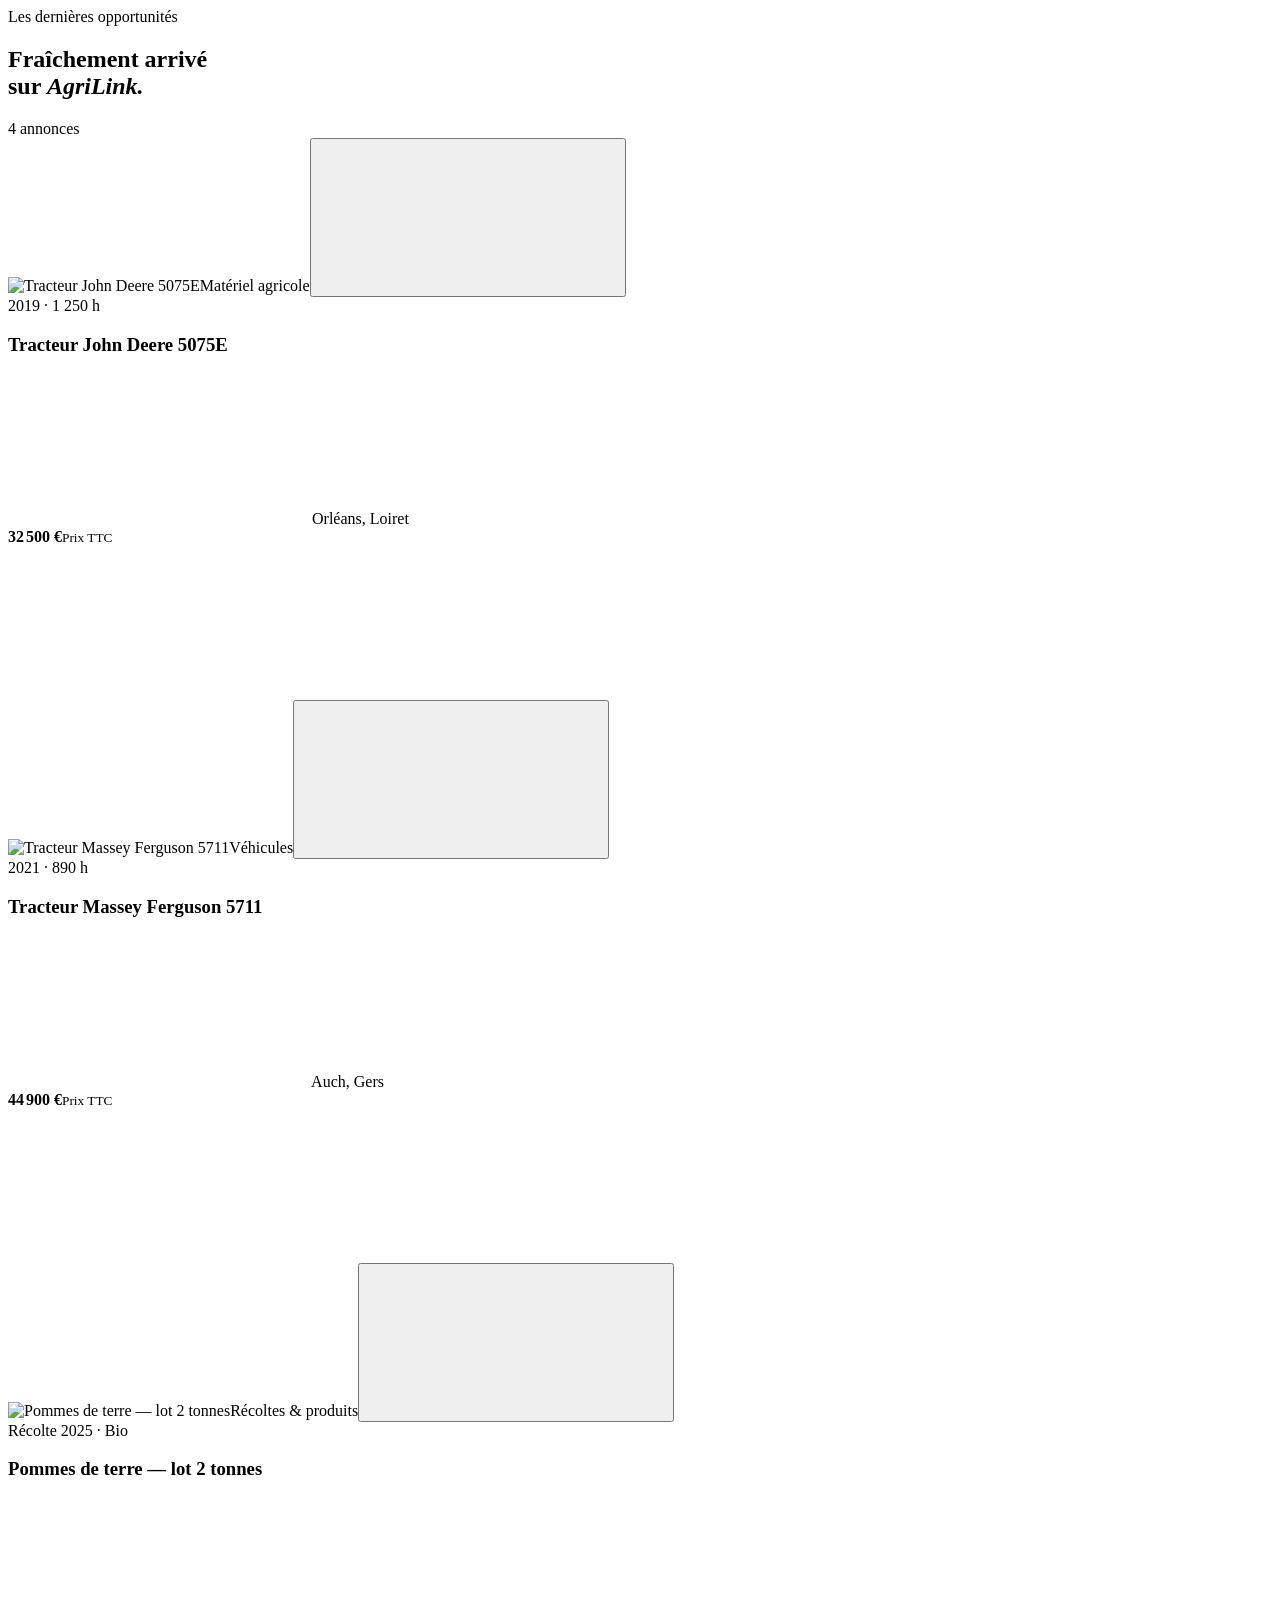
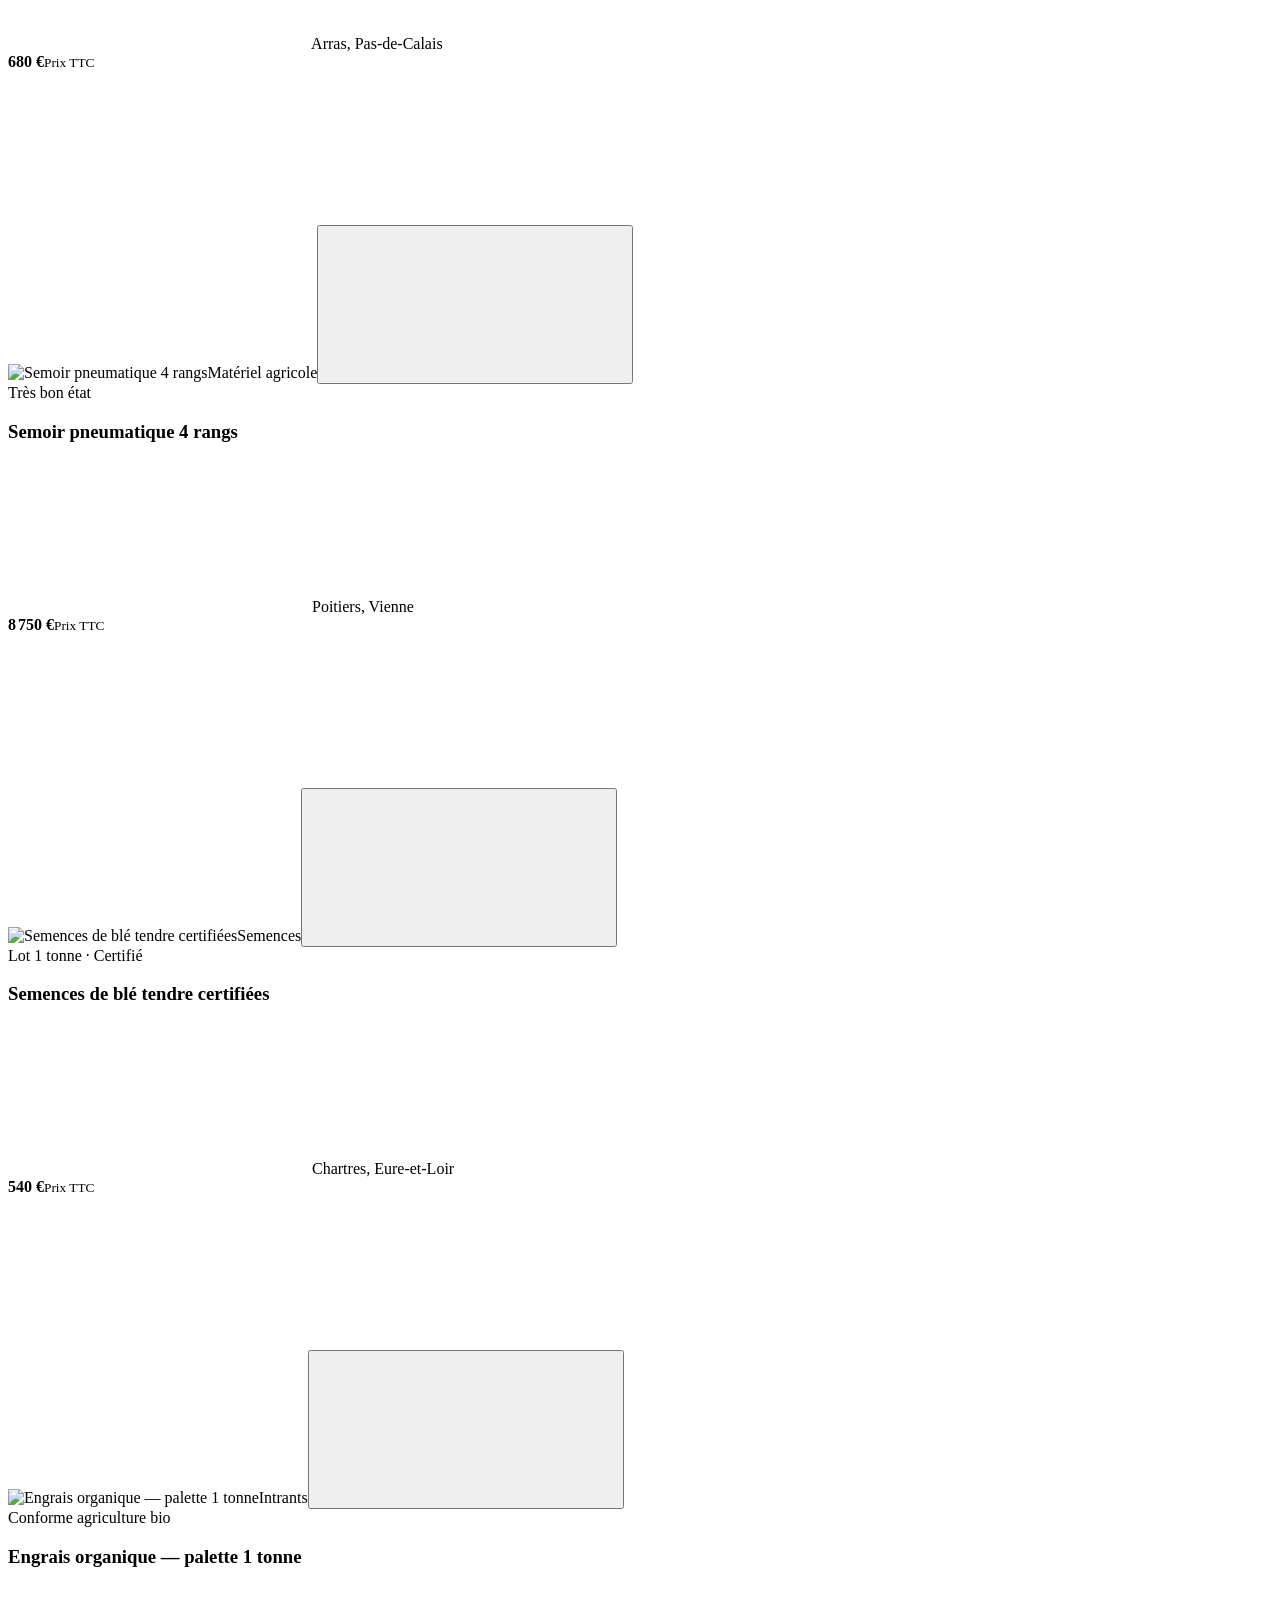
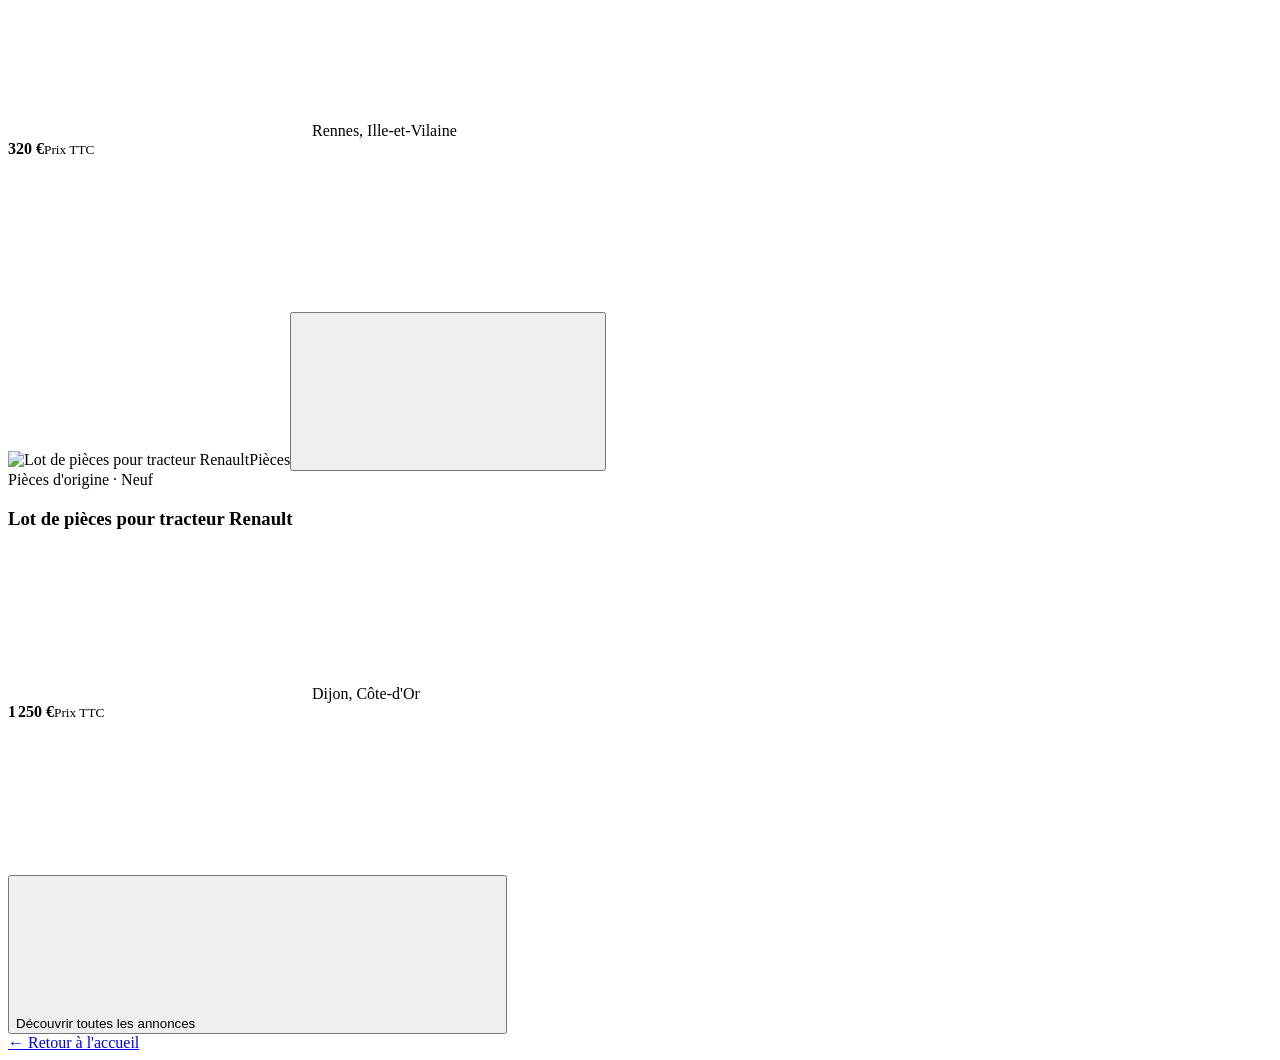
==== Acheter.html @ 67314485 "Add files via upload" ====
<!DOCTYPE html>
<html lang="en">

<head>
    <meta charset="UTF-8">
    <meta name="viewport" content="width=device-width, initial-scale=1.0">
    <title>Acheter</title>
    <link rel="preconnect" href="https://fonts.googleapis.com" />
    <link rel="preconnect" href="https://fonts.gstatic.com" crossorigin />
    <link
        href="https://fonts.googleapis.com/css2?family=DM+Sans:wght@400;500;600;700&family=Manrope:wght@400;500;600;700&family=Playfair+Display:ital,wght@1,600&display=swap"
        rel="stylesheet" />
    <link rel="icon" type="image/svg+xml" href="assets/img/favicon.svg" />
    <link rel="stylesheet" href="assets/css/style.css" />
</head>

<body>
    <section class="listings section" id="annonces">
        <div class="container">
            <div class="section-heading align-end">
                <div><span class="kicker">Les dernières opportunités</span>
                    <h2>Fraîchement arrivé<br />sur <em>AgriLink.</em></h2>
                </div>
                <div class="listing-meta"><button type="button" class="filter-pill" id="filter-pill"
                        hidden></button><span id="listing-count">4 annonces</span></div>
            </div>
            <div class="product-grid" id="product-grid" aria-live="polite"></div>
            <div class="empty-state" id="empty-state" hidden>
                <span><svg>
                        <use href="#icon-search"></use>
                    </svg></span>
                <h3>Aucune annonce trouvée</h3>
                <p>Essayez un autre mot-clé ou explorez toutes nos annonces.</p>
                <button class="secondary-button" id="reset-search" type="button">Tout afficher</button>
            </div>
            <div class="product-grid" id="product-grid" aria-live="polite">
                <article class="product-card">
                    <div class="product-image"><img
                            src="https://images.unsplash.com/photo-1614977645540-7abd88ba8e56?auto=format&amp;fit=crop&amp;w=900&amp;q=85"
                            alt="Tracteur John Deere 5075E" loading="lazy"><span class="product-type">Matériel
                            agricole</span><button class="favorite" data-favorite="1" type="button" aria-pressed="false"
                            aria-label="Ajouter aux favoris"><svg aria-hidden="true">
                                <use href="#icon-heart"></use>
                            </svg></button></div>
                    <div class="product-body"><span class="product-meta">2019 · 1 250 h</span>
                        <h3>Tracteur John Deere 5075E</h3>
                        <div class="location"><svg aria-hidden="true">
                                <use href="#icon-location"></use>
                            </svg> Orléans, Loiret</div>
                        <div class="product-footer">
                            <div><strong>32 500&nbsp;€</strong><small>Prix TTC</small></div><span class="seller-check"
                                title="Ferme des Vallons"><svg aria-hidden="true">
                                    <use href="#icon-check"></use>
                                </svg></span>
                        </div>
                    </div>
                </article>
                <article class="product-card">
                    <div class="product-image"><img
                            src="https://images.unsplash.com/photo-1606739211185-2c846d734a6d?auto=format&amp;fit=crop&amp;w=900&amp;q=85"
                            alt="Tracteur Massey Ferguson 5711" loading="lazy"><span
                            class="product-type">Véhicules</span><button class="favorite" data-favorite="2"
                            type="button" aria-pressed="false" aria-label="Ajouter aux favoris"><svg aria-hidden="true">
                                <use href="#icon-heart"></use>
                            </svg></button></div>
                    <div class="product-body"><span class="product-meta">2021 · 890 h</span>
                        <h3>Tracteur Massey Ferguson 5711</h3>
                        <div class="location"><svg aria-hidden="true">
                                <use href="#icon-location"></use>
                            </svg> Auch, Gers</div>
                        <div class="product-footer">
                            <div><strong>44 900&nbsp;€</strong><small>Prix TTC</small></div><span class="seller-check"
                                title="EARL du Soleil"><svg aria-hidden="true">
                                    <use href="#icon-check"></use>
                                </svg></span>
                        </div>
                    </div>
                </article>
                <article class="product-card">
                    <div class="product-image"><img
                            src="https://images.unsplash.com/photo-1591586116988-62fe65164f8d?auto=format&amp;fit=crop&amp;w=900&amp;q=85"
                            alt="Pommes de terre — lot 2 tonnes" loading="lazy"><span class="product-type">Récoltes
                            &amp; produits</span><button class="favorite" data-favorite="3" type="button"
                            aria-pressed="false" aria-label="Ajouter aux favoris"><svg aria-hidden="true">
                                <use href="#icon-heart"></use>
                            </svg></button></div>
                    <div class="product-body"><span class="product-meta">Récolte 2025 · Bio</span>
                        <h3>Pommes de terre — lot 2 tonnes</h3>
                        <div class="location"><svg aria-hidden="true">
                                <use href="#icon-location"></use>
                            </svg> Arras, Pas-de-Calais</div>
                        <div class="product-footer">
                            <div><strong>680&nbsp;€</strong><small>Prix TTC</small></div><span class="seller-check"
                                title="Maraîchers du Nord"><svg aria-hidden="true">
                                    <use href="#icon-check"></use>
                                </svg></span>
                        </div>
                    </div>
                </article>
                <article class="product-card">
                    <div class="product-image"><img
                            src="https://images.unsplash.com/photo-1696441567908-6a04d49e1350?auto=format&amp;fit=crop&amp;w=900&amp;q=85"
                            alt="Semoir pneumatique 4 rangs" loading="lazy"><span class="product-type">Matériel
                            agricole</span><button class="favorite" data-favorite="4" type="button" aria-pressed="false"
                            aria-label="Ajouter aux favoris"><svg aria-hidden="true">
                                <use href="#icon-heart"></use>
                            </svg></button></div>
                    <div class="product-body"><span class="product-meta">Très bon état</span>
                        <h3>Semoir pneumatique 4 rangs</h3>
                        <div class="location"><svg aria-hidden="true">
                                <use href="#icon-location"></use>
                            </svg> Poitiers, Vienne</div>
                        <div class="product-footer">
                            <div><strong>8 750&nbsp;€</strong><small>Prix TTC</small></div><span class="seller-check"
                                title="Agri Services 86"><svg aria-hidden="true">
                                    <use href="#icon-check"></use>
                                </svg></span>
                        </div>
                    </div>
                </article>
                <article class="product-card">
                    <div class="product-image"><img
                            src="https://images.unsplash.com/photo-1591586116988-62fe65164f8d?auto=format&amp;fit=crop&amp;w=900&amp;q=85"
                            alt="Semences de blé tendre certifiées" loading="lazy"><span
                            class="product-type">Semences</span><button class="favorite" data-favorite="5" type="button"
                            aria-pressed="false" aria-label="Ajouter aux favoris"><svg aria-hidden="true">
                                <use href="#icon-heart"></use>
                            </svg></button></div>
                    <div class="product-body"><span class="product-meta">Lot 1 tonne · Certifié</span>
                        <h3>Semences de blé tendre certifiées</h3>
                        <div class="location"><svg aria-hidden="true">
                                <use href="#icon-location"></use>
                            </svg> Chartres, Eure-et-Loir</div>
                        <div class="product-footer">
                            <div><strong>540&nbsp;€</strong><small>Prix TTC</small></div><span class="seller-check"
                                title="Coopérative de la Beauce"><svg aria-hidden="true">
                                    <use href="#icon-check"></use>
                                </svg></span>
                        </div>
                    </div>
                </article>
                <article class="product-card">
                    <div class="product-image"><img
                            src="https://images.unsplash.com/photo-1591586116988-62fe65164f8d?auto=format&amp;fit=crop&amp;w=900&amp;q=85"
                            alt="Engrais organique — palette 1 tonne" loading="lazy"><span
                            class="product-type">Intrants</span><button class="favorite" data-favorite="6" type="button"
                            aria-pressed="false" aria-label="Ajouter aux favoris"><svg aria-hidden="true">
                                <use href="#icon-heart"></use>
                            </svg></button></div>
                    <div class="product-body"><span class="product-meta">Conforme agriculture bio</span>
                        <h3>Engrais organique — palette 1 tonne</h3>
                        <div class="location"><svg aria-hidden="true">
                                <use href="#icon-location"></use>
                            </svg> Rennes, Ille-et-Vilaine</div>
                        <div class="product-footer">
                            <div><strong>320&nbsp;€</strong><small>Prix TTC</small></div><span class="seller-check"
                                title="Bretagne Fertilisants"><svg aria-hidden="true">
                                    <use href="#icon-check"></use>
                                </svg></span>
                        </div>
                    </div>
                </article>
                <article class="product-card">
                    <div class="product-image"><img
                            src="https://images.unsplash.com/photo-1696441567908-6a04d49e1350?auto=format&amp;fit=crop&amp;w=900&amp;q=85"
                            alt="Lot de pièces pour tracteur Renault" loading="lazy"><span
                            class="product-type">Pièces</span><button class="favorite" data-favorite="7" type="button"
                            aria-pressed="false" aria-label="Ajouter aux favoris"><svg aria-hidden="true">
                                <use href="#icon-heart"></use>
                            </svg></button></div>
                    <div class="product-body"><span class="product-meta">Pièces d'origine · Neuf</span>
                        <h3>Lot de pièces pour tracteur Renault</h3>
                        <div class="location"><svg aria-hidden="true">
                                <use href="#icon-location"></use>
                            </svg> Dijon, Côte-d'Or</div>
                        <div class="product-footer">
                            <div><strong>1 250&nbsp;€</strong><small>Prix TTC</small></div><span class="seller-check"
                                title="Atelier Mécagri"><svg aria-hidden="true">
                                    <use href="#icon-check"></use>
                                </svg></span>
                        </div>
                    </div>
                </article>
            </div>

            <div class="center-action"><button class="secondary-button" id="show-all" type="button">Découvrir toutes les
                    annonces <svg>
                        <use href="#icon-arrow"></use>
                    </svg></button></div>
        </div>
        <div class="center-action">
            <a href="index.html" class="back-home">
                ← Retour à l'accueil
            </a>
        </div>
    </section>
    <script src="assets/js/app.js" defer></script>
</body>

</html>
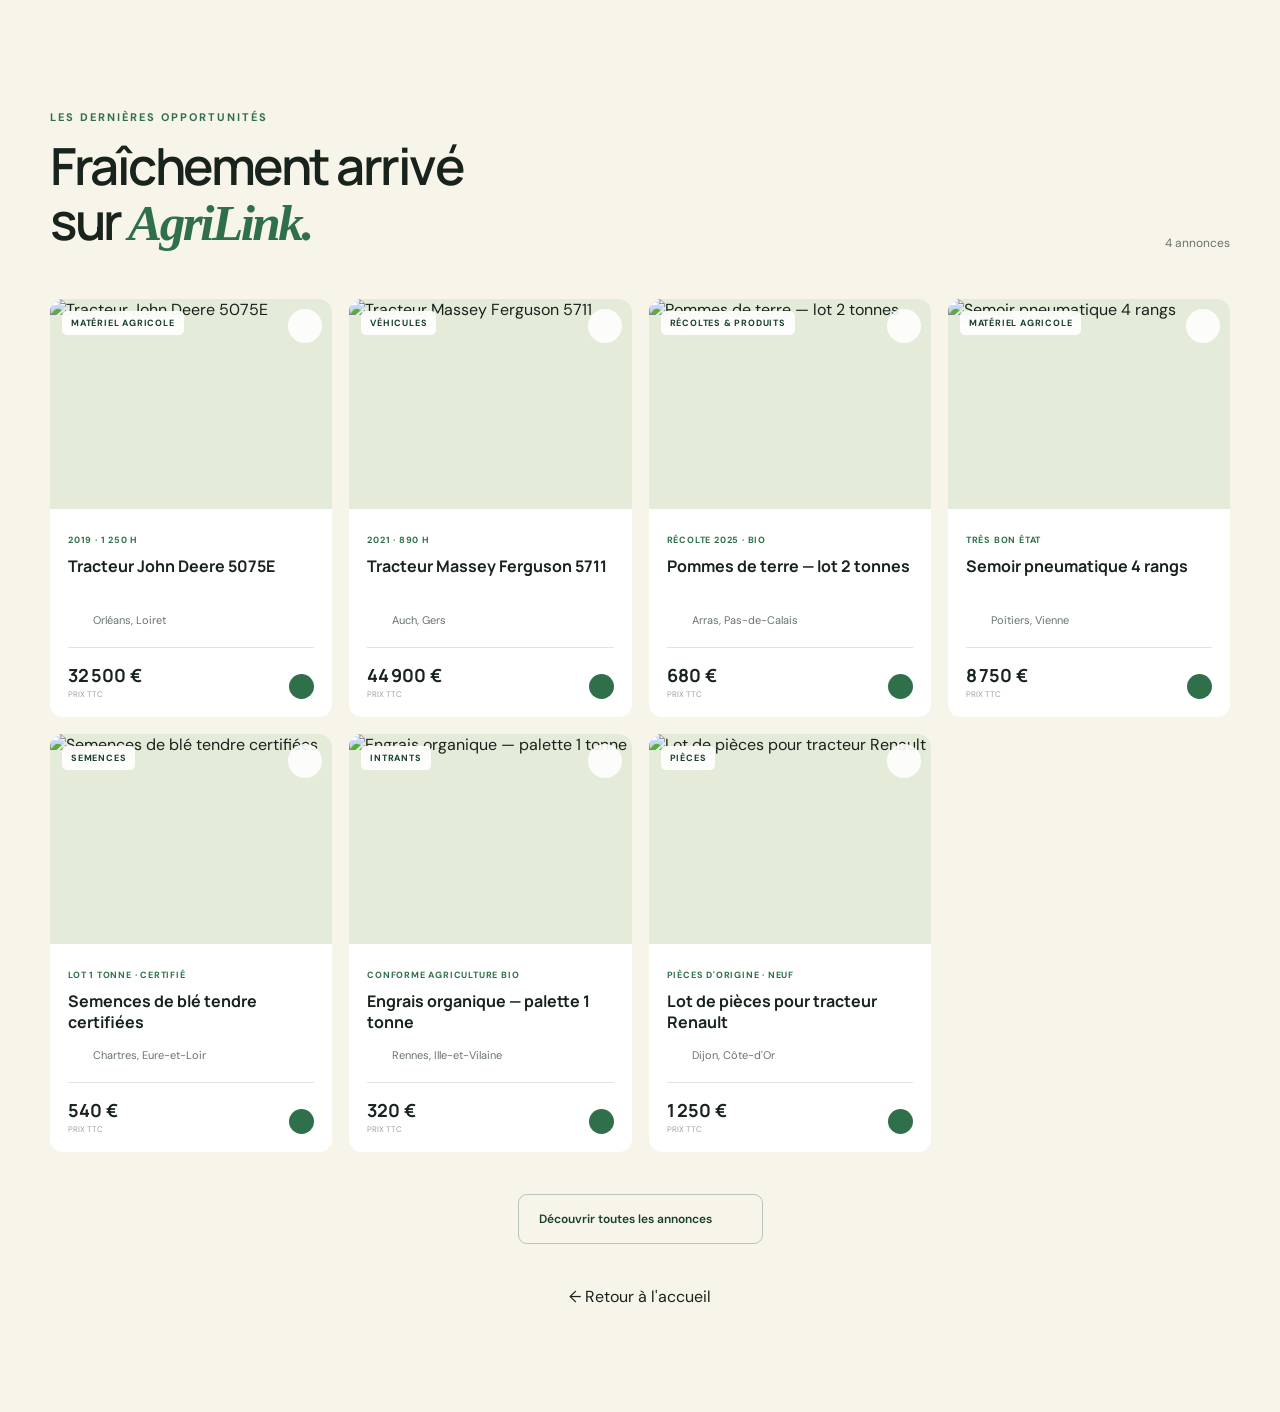
==== commit a3b62272: "Update print statement from 'Hello' to 'Goodbye'" ====
--- a/Acheter.html
+++ b/Acheter.html
@@ -15,6 +15,255 @@
 </head>
 
 <body>
+    <style>
+        :root {
+  --forest: #173f2a;
+  --forest-deep: #0e2d1e;
+  --leaf: #2f704a;
+  --lime: #cbe76b;
+  --cream: #f7f4ea;
+  --paper: #fffef9;
+  --ink: #17231c;
+  --muted: #68736c;
+  --line: #e2e5dc;
+  --white: #fff;
+  --shadow: 0 22px 60px rgba(23, 63, 42, 0.11);
+}
+
+* { box-sizing: border-box; }
+html { scroll-behavior: smooth; }
+body { margin: 0; background: var(--paper); color: var(--ink); font-family: "DM Sans", sans-serif; }
+button, input, select, textarea { font: inherit; }
+button, a { -webkit-tap-highlight-color: transparent; }
+button { cursor: pointer; }
+a { color: inherit; text-decoration: none; }
+img { display: block; width: 100%; }
+svg { width: 20px; height: 20px; fill: none; stroke: currentColor; stroke-width: 1.8; stroke-linecap: round; stroke-linejoin: round; }
+.icon-sprite { position: absolute; width: 0; height: 0; overflow: hidden; }
+[hidden] { display: none !important; }
+.app-shell { min-height: 100vh; overflow: hidden; }
+.container { width: min(1180px, calc(100% - 48px)); margin-inline: auto; }
+
+.site-header { position: absolute; z-index: 20; inset: 0 0 auto; height: 88px; color: var(--white); border-bottom: 1px solid rgba(255,255,255,.14); }
+.nav-wrap { height: 100%; display: flex; align-items: center; justify-content: space-between; gap: 32px; }
+.brand { display: inline-flex; align-items: center; gap: 10px; font-family: "Manrope", sans-serif; font-weight: 700; font-size: 22px; letter-spacing: -.7px; }
+.brand > span:last-child > span { color: var(--lime); }
+.brand-mark { display: grid; place-items: center; width: 37px; height: 37px; color: var(--forest); background: var(--lime); border-radius: 10px 10px 10px 3px; }
+.main-nav { display: flex; align-items: center; gap: 34px; margin-left: auto; }
+.main-nav a { font-size: 14px; font-weight: 500; opacity: .86; transition: opacity .2s; }
+.main-nav a:hover { opacity: 1; }
+.nav-actions { display: flex; align-items: center; gap: 14px; }
+.text-button { display: flex; align-items: center; gap: 7px; border: 0; background: none; color: inherit; font-size: 14px; }
+.primary-button, .cream-button, .secondary-button { border: 0; display: inline-flex; align-items: center; justify-content: center; gap: 10px; border-radius: 9px; font-weight: 600; transition: transform .2s, background .2s; }
+.primary-button { padding: 15px 22px; background: var(--forest); color: var(--white); }
+.primary-button:hover, .cream-button:hover { transform: translateY(-2px); }
+.primary-button.compact { padding: 12px 17px; background: var(--lime); color: var(--forest-deep); font-size: 13px; }
+.menu-button { display: none; color: var(--white); background: none; border: 0; padding: 8px; }
+
+.hero { position: relative; min-height: 730px; color: var(--white); background: var(--forest-deep); }
+.hero::before { content: ""; position: absolute; inset: 0; background: radial-gradient(circle at 65% 30%, rgba(106, 154, 89, .28), transparent 32%), linear-gradient(115deg, rgba(13, 52, 33, .1), rgba(7, 26, 17, .5)); }
+.hero-grain { position: absolute; inset: 0; opacity: .1; background-image: url("data:image/svg+xml,%3Csvg viewBox='0 0 180 180' xmlns='http://www.w3.org/2000/svg'%3E%3Cfilter id='n'%3E%3CfeTurbulence type='fractalNoise' baseFrequency='.9' numOctaves='4' stitchTiles='stitch'/%3E%3C/filter%3E%3Crect width='100%25' height='100%25' filter='url(%23n)' opacity='.35'/%3E%3C/svg%3E"); }
+.hero-layout { position: relative; display: grid; grid-template-columns: 1.02fr .98fr; align-items: center; gap: 70px; padding-top: 142px; padding-bottom: 72px; }
+.hero-content { z-index: 2; }
+.eyebrow, .kicker { display: inline-flex; align-items: center; gap: 8px; text-transform: uppercase; letter-spacing: 2px; font-size: 11px; font-weight: 700; }
+.eyebrow.light { color: var(--lime); }
+.eyebrow.light > span { display: grid; place-items: center; width: 25px; height: 25px; border-radius: 50%; background: rgba(203, 231, 107, .13); }
+.hero h1 { margin: 22px 0 20px; max-width: 620px; font-family: "Manrope", sans-serif; font-size: clamp(48px, 5.1vw, 74px); line-height: .99; letter-spacing: -4px; font-weight: 600; }
+h1 em, h2 em { color: var(--lime); font-family: "Playfair Display", serif; font-weight: 600; }
+.hero-content > p { max-width: 590px; color: rgba(255,255,255,.7); font-size: 17px; line-height: 1.65; }
+.search-panel { display: grid; grid-template-columns: 1.2fr 1fr auto; align-items: center; gap: 0; margin-top: 34px; padding: 7px; background: var(--white); border-radius: 12px; box-shadow: var(--shadow); }
+.search-field, .select-field { min-width: 0; display: flex; align-items: center; color: var(--muted); }
+.search-field { gap: 10px; padding: 0 15px; }
+.search-field input { width: 100%; min-width: 0; border: 0; outline: 0; color: var(--ink); }
+.select-field { position: relative; border-left: 1px solid var(--line); }
+.select-field select { width: 100%; padding: 14px 36px 14px 17px; appearance: none; border: 0; outline: 0; color: var(--ink); background: transparent; font-size: 13px; }
+.select-field span { position: absolute; right: 12px; transform: rotate(90deg); pointer-events: none; }
+.search-button { display: flex; align-items: center; gap: 8px; padding: 14px 18px; border: 0; border-radius: 8px; color: var(--white); background: var(--forest); font-size: 13px; font-weight: 600; }
+.trust-row { display: flex; gap: 24px; margin-top: 25px; color: rgba(255,255,255,.62); font-size: 11px; }
+.trust-row span { display: flex; align-items: center; gap: 6px; }
+.trust-row svg { color: var(--lime); }
+.hero-visual { position: relative; height: 515px; }
+.hero-image-wrap { height: 100%; overflow: hidden; border-radius: 190px 190px 18px 18px; box-shadow: 0 35px 80px rgba(0,0,0,.35); }
+.hero-image-wrap::after { content: ""; position: absolute; inset: 0; border-radius: inherit; background: linear-gradient(to top, rgba(4,24,14,.45), transparent 50%); }
+.hero-image-wrap img { height: 100%; object-fit: cover; }
+.floating-card { position: absolute; z-index: 2; display: flex; align-items: center; gap: 12px; padding: 14px 17px; color: var(--ink); background: rgba(255,255,255,.94); border: 1px solid rgba(255,255,255,.7); border-radius: 11px; box-shadow: var(--shadow); backdrop-filter: blur(8px); }
+.floating-card strong, .floating-card small { display: block; }
+.floating-card strong { font-family: "Manrope", sans-serif; font-size: 14px; }
+.floating-card small { margin-top: 2px; color: var(--muted); font-size: 10px; }
+.floating-top { top: 120px; left: -37px; }
+.floating-bottom { right: -25px; bottom: 37px; }
+.float-icon { display: grid; place-items: center; width: 38px; height: 38px; border-radius: 9px; background: #e9f2d3; color: var(--leaf); }
+.avatar-stack { display: flex; }
+.avatar-stack i { display: grid; place-items: center; width: 31px; height: 31px; margin-left: -7px; border: 2px solid white; border-radius: 50%; color: white; background: var(--leaf); font-size: 8px; font-style: normal; font-weight: 700; }
+.avatar-stack i:first-child { margin-left: 0; background: #b07145; }
+.avatar-stack i:last-child { color: var(--forest); background: var(--lime); }
+
+.section { padding: 105px 0; }
+.section-heading { display: flex; align-items: flex-end; justify-content: space-between; gap: 30px; margin-bottom: 48px; }
+.kicker { color: var(--leaf); }
+.section-heading h2, .how h2, .sell-banner h2 { margin: 12px 0 0; font-family: "Manrope", sans-serif; font-size: clamp(36px, 4vw, 52px); line-height: 1.08; letter-spacing: -2.5px; font-weight: 600; }
+.section-heading h2 em, .how h2 em { color: var(--leaf); }
+.arrow-link { display: flex; align-items: center; gap: 9px; padding-bottom: 5px; border-bottom: 1px solid var(--ink); font-size: 13px; font-weight: 600; }
+.category-grid { display: grid; grid-template-columns: repeat(3, 1fr); gap: 14px; }
+.category-card { display: flex; align-items: center; gap: 15px; padding: 20px; text-align: left; border: 1px solid var(--line); border-radius: 12px; background: var(--white); transition: transform .2s, box-shadow .2s, border-color .2s; }
+.category-card:hover { transform: translateY(-4px); border-color: transparent; box-shadow: var(--shadow); }
+.category-icon { display: grid; place-items: center; flex: 0 0 54px; height: 54px; border-radius: 10px; color: var(--forest); }
+.category-icon.sage { background: #dfead9; }.category-icon.wheat { background: #f3e8c4; }.category-icon.mint { background: #dceee3; }.category-icon.sand { background: #eee5d9; }.category-icon.peach { background: #f1ded1; }.category-icon.stone { background: #e5e7df; }
+.category-copy { flex: 1; }
+.category-copy strong, .category-copy small { display: block; }
+.category-copy strong { font-family: "Manrope", sans-serif; font-size: 15px; }
+.category-copy small { margin-top: 5px; color: var(--muted); font-size: 11px; }
+.category-arrow { display: grid; place-items: center; width: 30px; height: 30px; border: 1px solid var(--line); border-radius: 50%; color: var(--muted); }
+
+.listings { background: var(--cream); }
+.listing-meta { display: flex; align-items: center; gap: 12px; color: var(--muted); font-size: 12px; }
+.filter-pill { display: inline-flex; align-items: center; gap: 5px; padding: 7px 10px; border: 1px solid #ccd8c7; border-radius: 20px; color: var(--forest); background: #edf4e9; }
+.product-grid { display: grid; grid-template-columns: repeat(4, 1fr); gap: 17px; }
+.product-card { overflow: hidden; background: var(--white); border-radius: 13px; transition: transform .25s, box-shadow .25s; }
+.product-card:hover { transform: translateY(-6px); box-shadow: var(--shadow); }
+.product-image { position: relative; height: 210px; overflow: hidden; }
+.product-image img { height: 100%; object-fit: cover; transition: transform .5s; }
+.product-card:hover .product-image img { transform: scale(1.04); }
+.product-type { position: absolute; left: 12px; top: 12px; padding: 6px 9px; border-radius: 5px; color: var(--forest); background: rgba(255,255,255,.9); backdrop-filter: blur(5px); font-size: 9px; font-weight: 700; text-transform: uppercase; letter-spacing: .8px; }
+.favorite { position: absolute; top: 10px; right: 10px; display: grid; place-items: center; width: 34px; height: 34px; padding: 0; color: var(--forest); background: rgba(255,255,255,.9); border: 0; border-radius: 50%; }
+.favorite.active { color: #b0493e; }
+.favorite.active svg { fill: currentColor; }
+.product-body { padding: 18px; }
+.product-meta { color: var(--leaf); font-size: 9px; font-weight: 700; text-transform: uppercase; letter-spacing: .8px; }
+.product-body h3 { margin: 8px 0 11px; min-height: 43px; font-family: "Manrope", sans-serif; font-size: 16px; line-height: 1.35; }
+.location { display: flex; align-items: center; gap: 5px; color: var(--muted); font-size: 11px; }
+.product-footer { display: flex; align-items: flex-end; justify-content: space-between; margin-top: 17px; padding-top: 15px; border-top: 1px solid var(--line); }
+.product-footer strong, .product-footer small { display: block; }
+.product-footer strong { font-family: "Manrope", sans-serif; font-size: 18px; }
+.product-footer small { margin-top: 2px; color: #9aa19c; font-size: 8px; text-transform: uppercase; }
+.seller-check { display: grid; place-items: center; width: 25px; height: 25px; border-radius: 50%; color: var(--white); background: var(--leaf); }
+.center-action { display: flex; justify-content: center; margin-top: 42px; }
+.secondary-button { padding: 14px 20px; color: var(--forest); border: 1px solid #b9c5bc; background: transparent; font-size: 12px; }
+.secondary-button:hover { background: var(--white); }
+.empty-state { padding: 60px 20px; text-align: center; background: var(--white); border-radius: 14px; }
+.empty-state > span { display: grid; place-items: center; width: 62px; height: 62px; margin: auto; border-radius: 50%; color: var(--leaf); background: #e9f2e5; }
+.empty-state h3 { margin-bottom: 8px; font-family: "Manrope", sans-serif; }
+.empty-state p { color: var(--muted); }
+
+.how { background: var(--paper); }
+.how-layout { display: grid; grid-template-columns: .9fr 1fr; align-items: center; gap: 95px; }
+.how-image { position: relative; height: 600px; }
+.how-image img { height: 100%; object-fit: cover; border-radius: 18px 160px 18px 18px; }
+.quality-badge { position: absolute; right: -42px; bottom: 42px; display: flex; align-items: center; gap: 11px; padding: 16px 20px; color: var(--white); background: var(--forest); border-radius: 10px; box-shadow: var(--shadow); }
+.quality-badge > svg { color: var(--lime); }
+.quality-badge strong, .quality-badge small { display: block; }
+.quality-badge strong { font-size: 13px; }.quality-badge small { margin-top: 3px; color: rgba(255,255,255,.65); font-size: 9px; }
+.how-content > .lead { max-width: 530px; margin: 22px 0 30px; color: var(--muted); line-height: 1.6; }
+.steps { margin-bottom: 28px; }
+.step { display: grid; grid-template-columns: 50px 1fr; gap: 18px; padding: 20px 0; border-top: 1px solid var(--line); }
+.step > span { display: grid; place-items: center; align-self: start; width: 42px; height: 42px; border-radius: 50%; color: var(--forest); background: #e8f1d8; font-weight: 700; font-size: 11px; }
+.step h3 { margin: 0 0 6px; font-family: "Manrope", sans-serif; font-size: 16px; }
+.step p { margin: 0; max-width: 430px; color: var(--muted); font-size: 12px; line-height: 1.6; }
+
+.sell-banner { color: var(--white); background: var(--forest); }
+.sell-inner { min-height: 330px; display: grid; grid-template-columns: 1.2fr .8fr; align-items: center; gap: 90px; padding-block: 65px; }
+.sell-banner h2 { font-size: clamp(34px, 4vw, 49px); }
+.sell-action p { color: rgba(255,255,255,.66); line-height: 1.65; }
+.cream-button { margin-top: 15px; padding: 15px 20px; color: var(--forest); background: var(--lime); }
+
+footer { color: rgba(255,255,255,.62); background: var(--forest-deep); }
+.footer-main { display: grid; grid-template-columns: 2fr repeat(3, 1fr); gap: 60px; padding: 70px 0 55px; }
+.footer-main > div:not(:first-child) { display: flex; flex-direction: column; align-items: flex-start; gap: 13px; }
+.footer-main strong { margin-bottom: 5px; color: var(--white); font-size: 12px; }
+.footer-main a, .footer-main button { padding: 0; border: 0; color: inherit; background: none; font-size: 11px; }
+.footer-main a:hover, .footer-main button:hover { color: var(--white); }
+.footer-brand p { max-width: 240px; margin-top: 20px; font-size: 12px; line-height: 1.6; }
+.brand.inverted { color: var(--white); }
+.footer-bottom { display: flex; justify-content: space-between; padding: 22px 0; border-top: 1px solid rgba(255,255,255,.1); font-size: 9px; }
+.footer-bottom span:last-child { display: flex; gap: 22px; }
+
+.modal-backdrop { position: fixed; z-index: 100; inset: 0; display: grid; place-items: center; padding: 20px; background: rgba(7, 24, 15, .7); backdrop-filter: blur(7px); animation: fadeIn .2s ease; }
+.modal { position: relative; width: min(530px, 100%); max-height: calc(100vh - 40px); overflow: auto; padding: 38px; border-radius: 18px; background: var(--paper); box-shadow: 0 30px 90px rgba(0,0,0,.3); animation: modalIn .28s ease; }
+.modal-close { position: absolute; right: 20px; top: 20px; display: grid; place-items: center; width: 35px; height: 35px; border: 1px solid var(--line); border-radius: 50%; background: transparent; }
+.modal-icon { display: grid; place-items: center; width: 50px; height: 50px; margin-bottom: 18px; border-radius: 12px; color: var(--forest); background: #e7efda; }
+.modal h2 { margin: 8px 0; font-family: "Manrope", sans-serif; font-size: 30px; letter-spacing: -1px; }
+.modal > p, .success-state p { color: var(--muted); font-size: 13px; line-height: 1.6; }
+.listing-form { display: grid; gap: 16px; margin-top: 25px; }
+.listing-form label { display: grid; gap: 7px; color: #445049; font-size: 11px; font-weight: 600; }
+.listing-form input, .listing-form select { width: 100%; padding: 13px 14px; border: 1px solid var(--line); border-radius: 8px; outline: none; background: var(--white); }
+.listing-form textarea { width: 100%; resize: vertical; padding: 13px 14px; border: 1px solid var(--line); border-radius: 8px; outline: none; background: var(--white); }
+.listing-form input:focus, .listing-form select:focus, .listing-form textarea:focus { border-color: var(--leaf); box-shadow: 0 0 0 3px rgba(47,112,74,.1); }
+.form-row { display: grid; grid-template-columns: 1fr 1fr; gap: 14px; }
+.full { width: 100%; margin-top: 5px; }
+.form-message { min-height: 18px; margin: 0; color: #a24436; font-size: 11px; text-align: center; }
+.success-state { padding: 25px 0 5px; text-align: center; }
+.success-state > span { display: grid; place-items: center; width: 70px; height: 70px; margin: 0 auto 20px; border-radius: 50%; color: var(--white); background: var(--leaf); }
+
+@keyframes fadeIn { from { opacity: 0; } }
+@keyframes modalIn { from { opacity: 0; transform: translateY(12px) scale(.98); } }
+
+@media (max-width: 1000px) {
+  .main-nav { gap: 18px; }
+  .hide-mobile { display: none; }
+  .hero-layout { gap: 35px; }
+  .hero-visual { height: 450px; }
+  .product-grid { grid-template-columns: repeat(2, 1fr); }
+  .how-layout { gap: 55px; }
+  .how-image { height: 520px; }
+}
+
+@media (max-width: 760px) {
+  .container { width: min(100% - 30px, 600px); }
+  .site-header { height: 74px; }
+  .main-nav { position: absolute; top: 74px; left: 15px; right: 15px; display: none; flex-direction: column; align-items: flex-start; gap: 0; padding: 12px; color: var(--ink); background: var(--white); border-radius: 10px; box-shadow: var(--shadow); }
+  .main-nav.is-open { display: flex; }
+  .main-nav a { width: 100%; padding: 13px; }
+  .menu-button { display: block; }
+  .nav-actions .primary-button { display: none; }
+  .hero { min-height: 0; }
+  .hero-layout { grid-template-columns: 1fr; padding-top: 115px; padding-bottom: 55px; }
+  .hero h1 { font-size: 49px; letter-spacing: -3px; }
+  .hero-content > p { font-size: 15px; }
+  .search-panel { grid-template-columns: 1fr; padding: 8px; }
+  .search-field, .select-field { height: 50px; }
+  .select-field { border-left: 0; border-top: 1px solid var(--line); }
+  .search-button { justify-content: center; }
+  .trust-row { flex-wrap: wrap; gap: 10px 18px; }
+  .hero-visual { height: 380px; margin-top: 10px; }
+  .hero-image-wrap { border-radius: 110px 110px 14px 14px; }
+  .floating-top { left: -5px; top: 70px; }
+  .floating-bottom { right: -5px; bottom: 20px; }
+  .section { padding: 75px 0; }
+  .section-heading { align-items: flex-start; flex-direction: column; margin-bottom: 34px; }
+  .section-heading h2, .how h2 { font-size: 38px; }
+  .category-grid { grid-template-columns: 1fr; }
+  .product-grid { grid-template-columns: 1fr; }
+  .product-image { height: 255px; }
+  .listing-meta { width: 100%; justify-content: space-between; }
+  .how-layout { grid-template-columns: 1fr; gap: 60px; }
+  .how-image { height: 430px; margin-right: 20px; }
+  .quality-badge { right: -20px; }
+  .sell-inner { grid-template-columns: 1fr; gap: 28px; }
+  .footer-main { grid-template-columns: 1fr 1fr; gap: 40px; }
+  .footer-brand { grid-column: 1 / -1; }
+  .footer-bottom { gap: 20px; flex-direction: column; }
+  .modal { padding: 30px 22px; }
+}
+
+@media (max-width: 420px) {
+  .hero h1 { font-size: 42px; }
+  .floating-card { padding: 11px; }
+  .form-row { grid-template-columns: 1fr; }
+  .footer-main { grid-template-columns: 1fr; }
+  .footer-brand { grid-column: auto; }
+}
+
+@media (prefers-reduced-motion: reduce) {
+  *, *::before, *::after { scroll-behavior: auto !important; transition: none !important; animation: none !important; }
+}
+
+/* ---- Ajouts : toast, placeholder d'image, champ de recherche ---- */
+.search-field input[type="search"] { -webkit-appearance: none; appearance: none; }
+.search-field input[type="search"]::-webkit-search-cancel-button { display: none; }
+.product-image { background: #e4ecd9; }
+.toast { position: fixed; z-index: 200; left: 50%; bottom: 28px; transform: translateX(-50%); max-width: calc(100% - 32px); padding: 13px 20px; color: var(--white); background: var(--forest-deep); border-radius: 10px; box-shadow: var(--shadow); font-size: 13px; font-weight: 500; animation: fadeIn .2s ease; }
+
+    </style>
     <section class="listings section" id="annonces">
         <div class="container">
             <div class="section-heading align-end">
@@ -197,4 +446,4 @@
     <script src="assets/js/app.js" defer></script>
 </body>
 
-</html>+</html>
